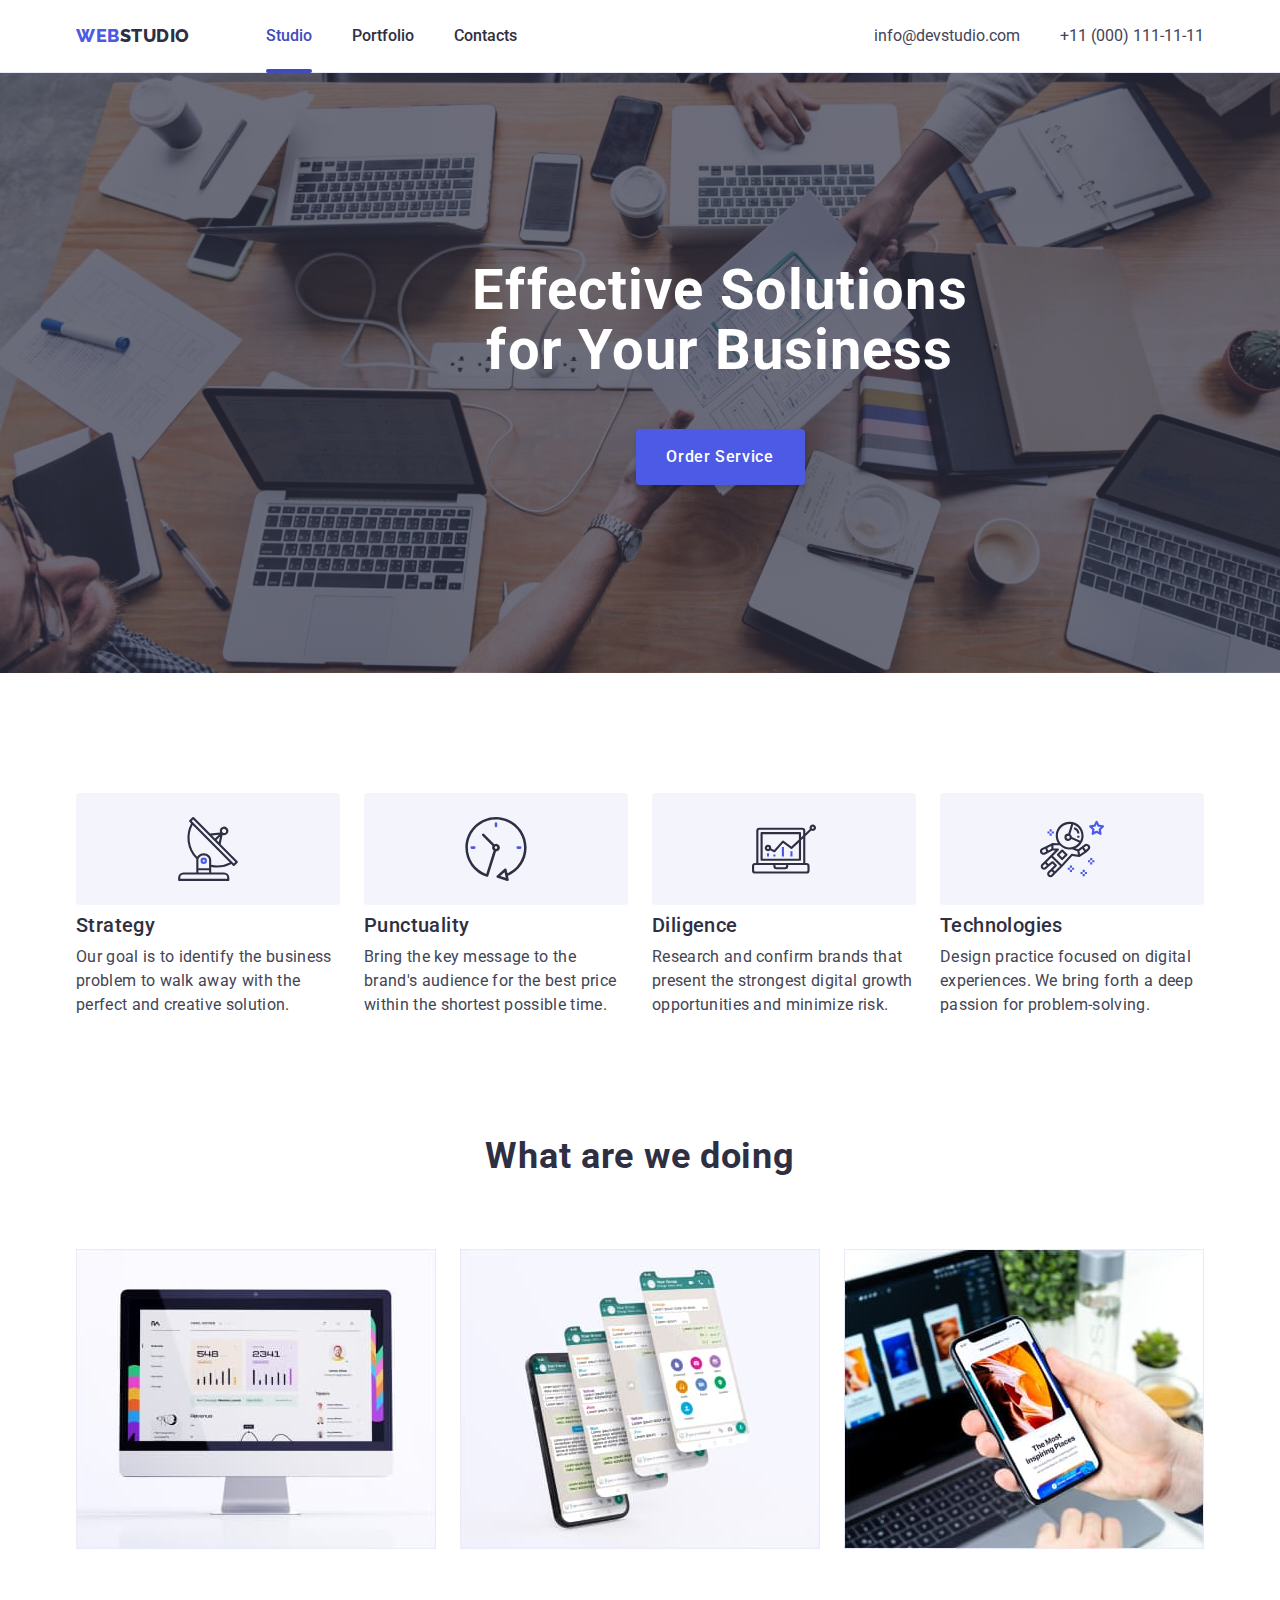
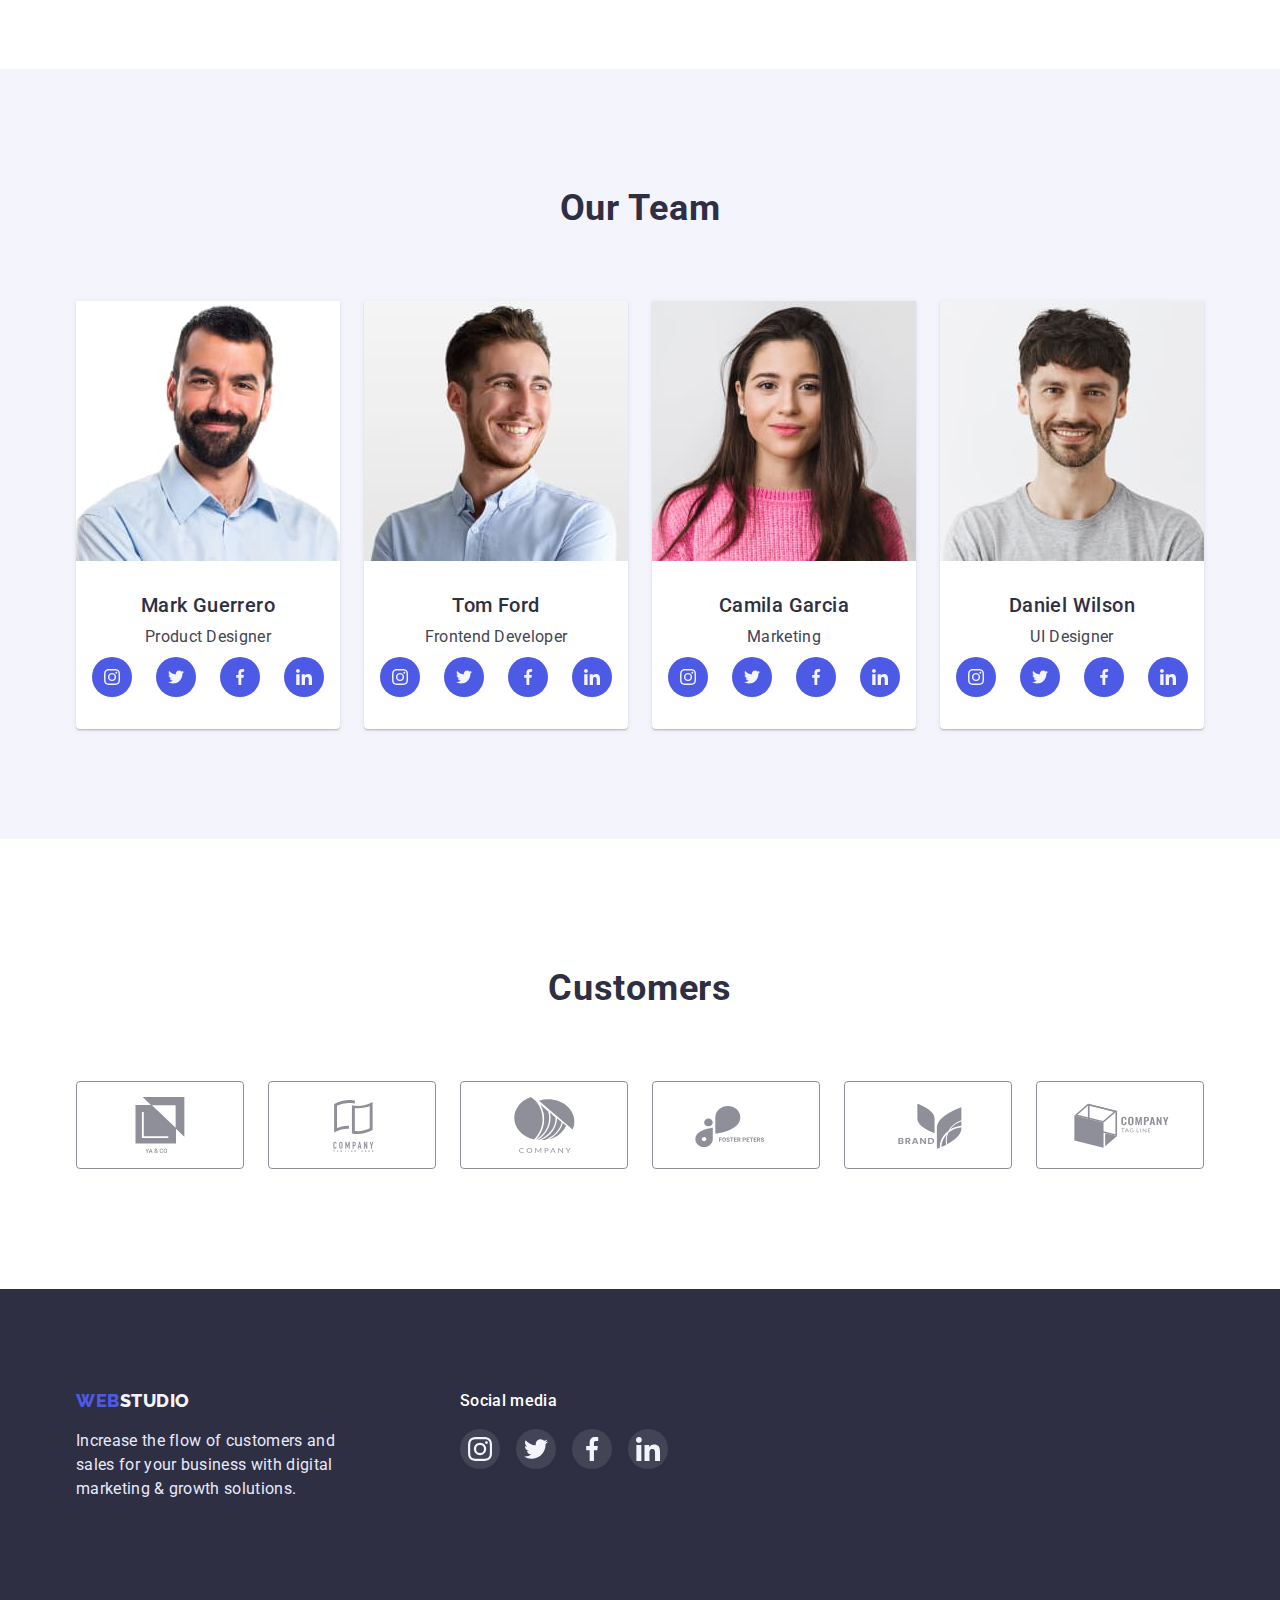
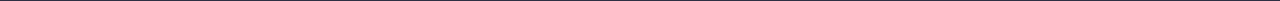
==== index.html @ b09d9276 "adds scc & js code hv05" ====
<!DOCTYPE html>
<html lang="en">
  <head>
    <meta charset="UTF-8" />
    <meta http-equiv="X-UA-Compatible" content="IE=edge" />
    <meta name="viewport" content="width=device-width, initial-scale=1.0" />
    <title>GoIT markup hw 05</title>
    <link rel="preconnect" href="https://fonts.googleapis.com" />
    <link rel="preconnect" href="https://fonts.gstatic.com" crossorigin />
    <link
      href="https://fonts.googleapis.com/css2?family=Raleway:wght@800&family=Roboto:wght@400;500;700;900&display=swap"
      rel="stylesheet"
    />
    <link
      rel="stylesheet"
      href="https://cdnjs.cloudflare.com/ajax/libs/modern-normalize/1.1.0/modern-normalize.min.css"
    />
    <link rel="stylesheet" href="./css/styles.css" />
  </head>

  <body>
    <header class="header">
      <div class="container header-wrap">
        <nav class="header-nav">
          <a href="./index.html" class="logo"
            >Web<span class="header-logo">Studio</span>
          </a>

          <ul class="header-list list">
            <li class="header-item">
              <a href="./index.html" class="header-link link-active">Studio </a>
            </li>
            <li class="header-item">
              <a href="./portfolio.html" class="header-link">Portfolio </a>
            </li>
            <li class="header-item">
              <a href="#" class="header-link"> Contacts </a>
            </li>
          </ul>
        </nav>

        <address class="header-adress">
          <ul class="header-address-list list">
            <li class="header-address-item">
              <a
                href="mailto:info@devstudio.com"
                class="header-adress-link link-design"
                >info@devstudio.com
              </a>
            </li>
            <li class="header-address-item">
              <a
                href="tel:+110001111111"
                class="header-adress-link link-design"
              >
                +11 (000) 111-11-11
              </a>
            </li>
          </ul>
        </address>
      </div>
    </header>

    <main class="main">
      <section class="hero">
        <div class="container hero-wrap">
          <h1 class="hero-title">Effective Solutions for Your Business</h1>
          <button
            class="hero-button button"
            aria-label="Order service"
            data-modal-open
          >
            Order Service
          </button>
        </div>
      </section>

      <section class="benefits">
        <div class="container">
          <h2 class="visually-hidden">Benefits</h2>
          <ul class="benefits-list list benefits-wrap">
            <li class="benefits-item benefits-icon-antenna">
              <h3 class="second-titele">Strategy</h3>
              <p class="benefits-item-text text">
                Our goal is to identify the business problem to walk away with
                the perfect and creative solution.
              </p>
            </li>
            <li class="benefits-item benefits-icon-clock">
              <h3 class="second-titele">Punctuality</h3>
              <p class="benefits-item-text text">
                Bring the key message to the brand's audience for the best price
                within the shortest possible time.
              </p>
            </li>
            <li class="benefits-item benefits-icon-disgram">
              <h3 class="second-titele">Diligence</h3>
              <p class="benefits-item-text text">
                Research and confirm brands that present the strongest digital
                growth opportunities and minimize risk.
              </p>
            </li>
            <li class="benefits-item benefits-icon-astronaut">
              <h3 class="second-titele">Technologies</h3>
              <p class="benefits-item-text text">
                Design practice focused on digital experiences. We bring forth a
                deep passion for problem-solving.
              </p>
            </li>
          </ul>
        </div>
      </section>

      <section class="examples">
        <div class="container">
          <h2 class="main-title">What are we doing</h2>
          <ul class="examples-list list">
            <li class="examples-item">
              <img
                src="./images/what_are_we_doing_example_1.jpg"
                alt="What are we doing example 1"
                width="360"
                height="300"
              />
            </li>
            <li class="examples-item">
              <img
                src="./images/what_are_we_doing_example_2.jpg"
                alt="What are we doing example 2"
                width="360"
                height="300"
              />
            </li>
            <li class="examples-item">
              <img
                src="./images/what_are_we_doing_example_3.jpg"
                alt="What are we doing example 3"
                width="360"
                height="300"
              />
            </li>
          </ul>
        </div>
      </section>

      <section class="team">
        <div class="container">
          <h2 class="main-title">Our Team</h2>
          <ul class="team-list list">
            <li class="team-item">
              <img
                src="./images/our_team_1st_member.jpg"
                alt="Our team 1st member"
                width="264"
                height="260"
              />
              <div class="team-text">
                <h3 class="second-titele">Mark Guerrero</h3>
                <p class="team-item-text text">Product Designer</p>
                <ul class="team-soc-list list">
                  <li class="team-soc-item">
                    <a href="#" class="team-soc-link">
                      <svg class="team-soc-icon" width="16" height="16">
                        <use href="./images/logo.svg#icon-instagram"></use>
                      </svg>
                    </a>
                  </li>

                  <li class="team-soc-item">
                    <a href="#" class="team-soc-link">
                      <svg class="team-soc-icon" width="16" height="16">
                        <use href="./images/logo.svg#icon-twitter"></use>
                      </svg>
                    </a>
                  </li>

                  <li class="team-soc-item">
                    <a href="#" class="team-soc-link">
                      <svg class="team-soc-icon" width="16" height="16">
                        <use href="./images/logo.svg#icon-facebook"></use>
                      </svg>
                    </a>
                  </li>

                  <li class="team-soc-item">
                    <a href="#" class="team-soc-link">
                      <svg class="team-soc-icon" width="16" height="16">
                        <use href="./images/logo.svg#icon-linkedin"></use>
                      </svg>
                    </a>
                  </li>
                </ul>
              </div>
            </li>

            <li class="team-item">
              <img
                src="./images/our_team_2nd_member.jpg"
                alt="Our team 2nd member"
                width="264"
                height="260"
              />
              <div class="team-text">
                <h3 class="second-titele">Tom Ford</h3>
                <p class="team-item-text text">Frontend Developer</p>
                <ul class="team-soc-list list">
                  <li class="team-soc-item">
                    <a href="#" class="team-soc-link">
                      <svg class="team-soc-icon" width="16" height="16">
                        <use href="./images/logo.svg#icon-instagram"></use>
                      </svg>
                    </a>
                  </li>

                  <li class="team-soc-item">
                    <a href="#" class="team-soc-link">
                      <svg class="team-soc-icon" width="16" height="16">
                        <use href="./images/logo.svg#icon-twitter"></use>
                      </svg>
                    </a>
                  </li>

                  <li class="team-soc-item">
                    <a href="#" class="team-soc-link">
                      <svg class="team-soc-icon" width="16" height="16">
                        <use href="./images/logo.svg#icon-facebook"></use>
                      </svg>
                    </a>
                  </li>

                  <li class="team-soc-item">
                    <a href="#" class="team-soc-link">
                      <svg class="team-soc-icon" width="16" height="16">
                        <use href="./images/logo.svg#icon-linkedin"></use>
                      </svg>
                    </a>
                  </li>
                </ul>
              </div>
            </li>
            <li class="team-item">
              <img
                src="./images/our_team_3rd_member.jpg"
                alt="Our team 3rd member"
                width="264"
                height="260"
              />
              <div class="team-text">
                <h3 class="second-titele">Camila Garcia</h3>
                <p class="team-item-text text">Marketing</p>
                <ul class="team-soc-list list">
                  <li class="team-soc-item">
                    <a href="#" class="team-soc-link">
                      <svg class="team-soc-icon" width="16" height="16">
                        <use href="./images/logo.svg#icon-instagram"></use>
                      </svg>
                    </a>
                  </li>

                  <li class="team-soc-item">
                    <a href="#" class="team-soc-link">
                      <svg class="team-soc-icon" width="16" height="16">
                        <use href="./images/logo.svg#icon-twitter"></use>
                      </svg>
                    </a>
                  </li>

                  <li class="team-soc-item">
                    <a href="#" class="team-soc-link">
                      <svg class="team-soc-icon" width="16" height="16">
                        <use href="./images/logo.svg#icon-facebook"></use>
                      </svg>
                    </a>
                  </li>

                  <li class="team-soc-item">
                    <a href="#" class="team-soc-link">
                      <svg class="team-soc-icon" width="16" height="16">
                        <use href="./images/logo.svg#icon-linkedin"></use>
                      </svg>
                    </a>
                  </li>
                </ul>
              </div>
            </li>
            <li class="team-item">
              <img
                src="./images/our_team_4th_member.jpg"
                alt="Our team 4th member"
                width="264"
                height="260"
              />
              <div class="team-text">
                <h3 class="second-titele">Daniel Wilson</h3>
                <p class="team-item-text text">UI Designer</p>
                <ul class="team-soc-list list">
                  <li class="team-soc-item">
                    <a href="#" class="team-soc-link">
                      <svg class="team-soc-icon" width="16" height="16">
                        <use href="./images/logo.svg#icon-instagram"></use>
                      </svg>
                    </a>
                  </li>

                  <li class="team-soc-item">
                    <a href="#" class="team-soc-link">
                      <svg class="team-soc-icon" width="16" height="16">
                        <use href="./images/logo.svg#icon-twitter"></use>
                      </svg>
                    </a>
                  </li>

                  <li class="team-soc-item">
                    <a href="#" class="team-soc-link">
                      <svg class="team-soc-icon" width="16" height="16">
                        <use href="./images/logo.svg#icon-facebook"></use>
                      </svg>
                    </a>
                  </li>

                  <li class="team-soc-item">
                    <a href="#" class="team-soc-link">
                      <svg class="team-soc-icon" width="16" height="16">
                        <use href="./images/logo.svg#icon-linkedin"></use>
                      </svg>
                    </a>
                  </li>
                </ul>
              </div>
            </li>
          </ul>
        </div>
      </section>

      <section class="customers">
        <div class="container">
          <h2 class="main-title customers-title">Customers</h2>
          <ul class="customers-list list">
            <li class="customers-item">
              <a href="" class="customers-item-link">
                <svg class="customers-item-icon" width="104" height="56">
                  <use href="./images/logo.svg#icon_yaco"></use>
                </svg>
              </a>
            </li>
            <li class="customers-item">
              <a href="" class="customers-item-link">
                <svg class="customers-item-icon" width="104" height="56">
                  <use href="./images/logo.svg#icon_taglinehere"></use>
                </svg>
              </a>
            </li>
            <li class="customers-item">
              <a href="" class="customers-item-link">
                <svg class="customers-item-icon" width="104" height="56">
                  <use href="./images/logo.svg#icon_company"></use>
                </svg>
              </a>
            </li>
            <li class="customers-item">
              <a href="" class="customers-item-link">
                <svg class="customers-item-icon" width="104" height="56">
                  <use href="./images/logo.svg#icon_fosterpeters"></use>
                </svg>
              </a>
            </li>
            <li class="customers-item">
              <a href="" class="customers-item-link">
                <svg class="customers-item-icon" width="104" height="56">
                  <use href="./images/logo.svg#icon_brand"></use>
                </svg>
              </a>
            </li>
            <li class="customers-item">
              <a href="" class="customers-item-link">
                <svg class="customers-item-icon" width="104" height="56">
                  <use href="./images/logo.svg#icon_tagline"></use>
                </svg>
              </a>
            </li>
          </ul>
        </div>
      </section>
    </main>

    <footer class="footer">
      <div class="container footer-conteiner-text">
        <div>
          <a href="./index.html" class="logo"
            >Web<span class="footer-logo">Studio</span>
          </a>
          <p class="footer-text text">
            Increase the flow of customers and sales for your business with
            digital marketing & growth solutions.
          </p>
        </div>

        <div class="footer-link">
          <h2 class="footer-link-header">Social media</h2>
          <ul class="footer-link-list list">
            <li class="footer-link-item">
              <a href="#" class="footer-soc-link">
                <svg class="footer-soc-icon" width="24" height="24">
                  <use href="./images/logo.svg#icon-instagram"></use>
                </svg>
              </a>
            </li>
            <li class="footer-link-item">
              <a href="#" class="footer-soc-link">
                <svg class="footer-soc-icon" width="24" height="24">
                  <use href="./images/logo.svg#icon-twitter"></use>
                </svg>
              </a>
            </li>
            <li class="footer-link-item">
              <a href="#" class="footer-soc-link">
                <svg class="footer-soc-icon" width="24" height="24">
                  <use href="./images/logo.svg#icon-facebook"></use>
                </svg>
              </a>
            </li>
            <li class="footer-link-item">
              <a href="#" class="footer-soc-link">
                <svg class="footer-soc-icon" width="24" height="24">
                  <use href="./images/logo.svg#icon-linkedin"></use>
                </svg>
              </a>
            </li>
          </ul>
        </div>
      </div>
    </footer>

    <div class="backdrop is-hidden" data-modal>
      <div class="modal">
        <button class="modal-close" data-modal-close>
          <svg class="modal-close-icon" width="24" height="24">
            <use href="./images/logo.svg#icon-close"></use>
          </svg>
        </button>
      </div>
    </div>

    <script src="./js/modal.js"></script>
  </body>
</html>
---- css/styles.css ----
:root {
  --primary-brand-color: #4d5ae5;
  --present-state-color: #404bbf;
  --dark-color: #2e2f42;
  --success-color: #31d0aa;
  --text-color: #434455;
  --subtle-text-color: #8e8f99;
  --accent-color: #e7e9fc;
  --light-color: #f4f4fd;
  --modal-overlay-color: rgba(46, 47, 66, 0.4);
  --hero-background-color: rgba(46, 47, 66, 0.7);
  --portfolio-main-color: #e5e5e5;
  --white-color: #ffffff;
  --font-logo: Raleway, sans-serif;
}

/* -------------RESET STYLES-----------  */
a {
  text-decoration: none;
  color: inherit;
}

p,
h1,
h2,
h3,
h4,
h5,
h6 {
  margin: 0;
}

button {
  cursor: pointer;
}

ul,
ol {
  margin: 0;
  padding-left: 0;
}

img {
  display: block;
  max-width: 100%;
  height: auto;
}

.list {
  list-style: none;
}

/* ---------UNIVERSAL CLASSES-------- */

.main-title {
  font-weight: 700;
  font-size: 36px;
  line-height: 1.11;
  letter-spacing: 0.02em;
  color: var(--dark-color);
}

.second-titele {
  font-weight: 500;
  font-size: 20px;
  line-height: 1.2;
  letter-spacing: 0.02em;
  color: var(--dark-color);
}

.text {
  font-size: 16px;
  line-height: 1.5;
  letter-spacing: 0.02em;
}

.logo {
  font-family: var(--font-logo);
  font-weight: 800;
  font-size: 18px;
  line-height: 1.33;
  letter-spacing: 0.03em;
  text-transform: uppercase;
  color: var(--primary-brand-color);
}

.button {
  font-weight: 500;
  font-size: 16px;
  line-height: 1.5;
  letter-spacing: 0.04em;
}

.container {
  max-width: 1158px;
  margin: 0 auto;
  padding-left: 15px;
  padding-right: 15px;
}

/* -------------HIDING THE TITLE--------------------------- */
.visually-hidden {
  position: absolute;
  white-space: nowrap;
  width: 1px;
  height: 1px;
  overflow: hidden;
  border: 0;
  padding: 0;
  clip: rect(0 0 0 0);
  clip-path: inset(50%);
  margin: -1px;
}

/* --------------BODY---------------- */
body {
  font-family: Roboto, sans-serif;
  color: var(--text-color);
  background-color: var(--white-color);
}

/* -----------HEADER---------------- */
.header {
  border-bottom: 1px solid #e7e9fc;
  box-shadow: 0px 2px 1px rgba(46, 47, 66, 0.08),
    0px 1px 1px rgba(46, 47, 66, 0.16), 0px 1px 6px rgba(46, 47, 66, 0.08);
}

.header-wrap {
  display: flex;
  align-items: center;
  padding-top: 24px;
  padding-bottom: 24px;
}

.header-nav {
  display: flex;
}

.header-logo {
  color: var(--dark-color);
}

.header-list {
  display: flex;
  align-items: center;
  gap: 40px;
  margin-left: 76px;
}

.header-link {
  font-weight: 500;
  color: var(--dark-color);
  min-width: 153px;
  transition-property: color;
  transition-duration: 250ms;
  transition-timing-function: cubic-bezier(0.4, 0, 0.2, 1);
  position: relative;
}

.header-link:focus,
.header-link:hover,
.header-adress-link:focus,
.header-adress-link:hover {
  color: var(--present-state-color);
}

.link-active {
  color: var(--present-state-color);
}

.header-link.link-active::after {
  content: "";
  position: absolute;
  width: 100%;
  height: 4px;
  border-radius: 2px;
  background-color: var(--present-state-color);
  left: 0;
  bottom: -28px;
  color: var(--present-state-color);
}

.header-adress {
  margin-left: auto;
}
.header-address-list {
  display: flex;
  gap: 40px;
}
.header-address-item {
}

.header-adress-link {
  font-style: normal;
  color: inherit;
  transition-property: color;
  transition-duration: 250ms;
  transition-timing-function: cubic-bezier(0.4, 0, 0.2, 1);
}

/* -----------HERO---------------- */

.hero {
  padding-top: 188px;
  padding-bottom: 188px;
  width: 1440px;
  background-image: linear-gradient(
      rgba(46, 47, 66, 0.7),
      rgba(46, 47, 66, 0.7)
    ),
    url(../images/people_office_bg.jpg);
  background-repeat: no-repeat;
  background-size: cover;
  background-position: center;
  margin: 0 auto;
}

.hero-wrap {
  display: flex;
  flex-direction: column;
  justify-content: center;
  align-items: center;
}

.hero-title {
  font-weight: 700;
  font-size: 56px;
  line-height: 1.07;
  letter-spacing: 0.02em;
  color: var(--white-color);
  margin-bottom: 48px;
  text-align: center;
  max-width: 496px;
}

.hero-button {
  color: var(--white-color);
  background: var(--primary-brand-color);
  font-family: Roboto, sans-serif;
  box-shadow: 0px 4px 4px rgba(0, 0, 0, 0.15);
  border-radius: 4px;
  width: 169px;
  height: 56px;
  border: none;
  transition-property: background-color;
  transition-duration: 250ms;
  transition-timing-function: cubic-bezier(0.4, 0, 0.2, 1);
}

.hero-button:hover,
.hero-button:focus {
  background-color: var(--present-state-color);
}

/* -----------BENEFITS---------------- */
.benefits {
  padding-top: 120px;
  padding-bottom: 120px;
}

.benefits-wrap {
  display: flex;
  gap: 24px;
}

.benefits-item {
  flex-basis: calc((100% - 72px) / 4);
}

.benefits-item::before {
  content: "";
  display: block;
  height: 112px;
  background-color: var(--light-color);
  border-radius: 4px;
  background-position: center;
  background-repeat: no-repeat;
  margin-bottom: 8px;
  padding-top: 24px;
  padding-bottom: 24px;
}

.benefits-icon-antenna::before {
  background-image: url(../images/antenna.svg);
}

.benefits-icon-clock::before {
  background-image: url(../images/clock.svg);
}

.benefits-icon-disgram::before {
  background-image: url(../images/diagram.svg);
}

.benefits-icon-astronaut::before {
  background-image: url(../images/astronaut.svg);
}

.benefits-item-text {
  margin-top: 8px;
}

/* -----------EXAMPLES------------ */
.examples {
  padding-bottom: 120px;
}

.examples .main-title {
  text-align: center;
}

.examples-list {
  margin-top: 72px;
  display: flex;
  gap: 24px;
}

.examples-item {
  flex-basis: calc((100% - 48px) / 3);
}

/* -----------TEAM---------------- */

.team {
  background-color: var(--light-color);
  padding-top: 120px;
  padding-bottom: 110px;
}

.team .main-title {
  text-align: center;
  margin-bottom: 72px;
}
.team-list {
  display: flex;
  gap: 24px;
}

.team-item {
  background: var(--white-color);
  flex-basis: calc((100% - 72px) / 4);
  box-shadow: 0px 1px 6px rgba(46, 47, 66, 0.08),
    0px 1px 1px rgba(46, 47, 66, 0.16), 0px 2px 1px rgba(46, 47, 66, 0.08);
  border-radius: 0px 0px 4px 4px;
}

.team-item-text {
  margin-top: 8px;
  margin-bottom: 8px;
}

.team-soc-list {
  display: flex;
  gap: 24px;
  justify-content: center;
}

.team-soc-item {
  width: 40px;
  height: 40px;
}

.team-soc-link {
  width: 100%;
  height: 100%;
  border-radius: 50%;
  background-color: var(--primary-brand-color);
  display: flex;
  justify-content: center;
  align-items: center;
  transition-property: background-color;
  transition-duration: 250ms;
  transition-timing-function: cubic-bezier(0.4, 0, 0.2, 1);
}

.team-soc-link:hover,
.team-soc-link:focus {
  background-color: var(--present-state-color);
}

.team-soc-icon {
  fill: var(--light-color);
}

.team-text {
  /* height: 120px; */
  text-align: center;
  padding: 32px 0;
}

/* ----------CUSTOMERS-------------- */
.customers {
  padding-top: 130px;
  padding-bottom: 120px;
}

.customers-title {
  text-align: center;
  margin-bottom: 72px;
}

.customers-list {
  display: flex;
  gap: 24px;
  justify-content: center;
}
.customers-item {
  width: 168px;
  height: 88px;
}
.customers-item-link {
  width: 100%;
  height: 100%;
  border: 1px solid var(--subtle-text-color);
  border-radius: 4px;
  display: flex;
  justify-content: center;
  align-items: center;
  transition-property: border-color;
  transition-duration: 250ms;
  transition-timing-function: cubic-bezier(0.4, 0, 0.2, 1);
}

.customers-item-link:hover,
.customers-item-link:focus {
  border-color: var(--present-state-color);
}

.customers-item-icon {
  fill: var(--subtle-text-color);
  transition-property: fill;
  transition-duration: 250ms;
  transition-timing-function: cubic-bezier(0.4, 0, 0.2, 1);
}

.customers-item-link:hover .customers-item-icon,
.customers-item-link:focus .customers-item-icon {
  fill: var(--present-state-color);
}

/* -----------FOOTER---------------- */
.footer {
  background-color: var(--dark-color);
  padding-top: 100px;
  padding-bottom: 100px;
}

.footer-conteiner-text {
  display: flex;
  gap: 120px;
  align-items: flex-start;
}

.footer-logo {
  color: var(--light-color);
}

.footer-text {
  margin-top: 16px;
  max-width: 264px;
  color: var(--accent-color);
}

.footer-link {
  /* flex-shrink: 0; */
}

.footer-link-header {
  margin-bottom: 16px;
  color: var(--white-color);
  font-weight: 500;
  font-size: 16px;
  line-height: 1.5;
  letter-spacing: 0.02em;
}

.footer-link-list {
  display: flex;
  gap: 16px;
}

.footer-link-item {
  width: 40px;
  height: 40px;
}

.footer-soc-link {
  width: 100%;
  height: 100%;
  border-radius: 50%;
  background-color: rgba(255, 255, 255, 0.1);
  display: flex;
  justify-content: center;
  align-items: center;
  transition-property: background-color;
  transition-duration: 250ms;
  transition-timing-function: cubic-bezier(0.4, 0, 0.2, 1);
}

.footer-soc-link:hover,
.footer-soc-link:focus {
  background-color: #31d0aa;
}

.footer-soc-icon {
  fill: var(--light-color);
}

/* -----------PORTFOLIO-PAGE---------------- */
.portfolio {
  padding-top: 96px;
  padding-bottom: 120px;
}
.portfolio-button-list {
  display: flex;
  gap: 24px;
  justify-content: center;
}

.portfolio-button {
  font-family: Roboto, sans-serif;
  line-height: 1.5;
  color: var(--primary-brand-color);
  background: var(--light-color);
  border: 1px solid var(--accent-color);
  border-radius: 4px;
  padding: 12px 24px;
  transition-property: color, background-color, border-color, box-shadow;
  transition-duration: 250ms;
  transition-timing-function: cubic-bezier(0.4, 0, 0.2, 1);
}

.portfolio-button:hover,
.portfolio-button:focus {
  color: var(--white-color);
  background-color: var(--present-state-color);
  border-color: var(--present-state-color);
  box-shadow: 0px 3px 1px rgba(0, 0, 0, 0.1), 0px 2px 1px rgba(0, 0, 0, 0.08),
    0px 2px 2px rgba(0, 0, 0, 0.12);
}

.portfolio-example-list {
  display: flex;
  flex-direction: row;
  flex-wrap: wrap;
  row-gap: 48px;
  column-gap: 24px;
  margin-top: 72px;
}

.portfolio-example-item {
  flex-basis: calc((100% - 48px) / 3);
  cursor: pointer;
  transition-property: box-shadow;
  transition-duration: 250ms;
  transition-timing-function: cubic-bezier(0.4, 0, 0.2, 1);
}

.portfolio-example-item:hover {
  box-shadow: 0px 1px 6px rgba(46, 47, 66, 0.08),
    0px 1px 1px rgba(46, 47, 66, 0.16), 0px 2px 1px rgba(46, 47, 66, 0.08);
}

.portfolio-example-item:hover .portfolio-overlay {
  transform: translateY(0);
}

.portfolio-overlay-thumb {
  position: relative;
  overflow: hidden;
}

.portfolio-overlay {
  position: absolute;
  top: 0;
  line-height: 24px;
  letter-spacing: 0.02em;
  color: #f4f4fd;
  padding-top: 40px;
  padding-left: 32px;
  padding-right: 32px;
  padding-bottom: 40px;
  height: 100%;
  background-color: var(--primary-brand-color);
  transform: translateY(100%);
  transition-property: transform;
  transition-duration: 250ms;
  transition-property: cubic-bezier(0.4, 0, 0.2, 1);
  overflow: auto;
}

.portfolio-example-wrap {
  height: 120px;
  padding: 32px 16px;
  border: 1px solid var(--accent-color);
  border-top: none;
  box-shadow: 0px 1px 6px rgba(46, 47, 66, 0.08);
}

.portfolio-example-text {
  margin-top: 8px;
}

/*-------------------MODAL--------------- */

.backdrop {
  position: fixed;
  top: 0;
  width: 100%;
  height: 100%;
  background-color: rgba(46, 47, 66, 0.4);
  transition-property: opacity;
  transition-duration: 250ms;
  transition-timing-function: linear;
}

.is-hidden {
  visibility: none;
  opacity: 0;
  pointer-events: none;
}

.modal {
  position: absolute;
  width: 408px;
  min-height: 576px;
  top: 50%;
  left: 50%;
  background-color: #fcfcfc;
  box-shadow: 0px 1px 1px rgba(0, 0, 0, 0.14), 0px 1px 3px rgba(0, 0, 0, 0.12),
    0px 2px 1px rgba(0, 0, 0, 0.2);
  border-radius: 4px;
  transform: translate(-50%, -50%) scale(1);
  transition-property: transform;
  transition-duration: 250ms;
  transition-timing-function: cubic-bezier(0.075, 0.82, 0.165, 1);
}

.backdrop.is-hidden .modal {
  transform: translate(-50%, -50%) scale(0);
}

.modal-close {
  position: absolute;
  top: 24px;
  right: 24px;
  width: 24px;
  height: 24px;
  padding: 0;
  border: none;
  font: inherit;
  color: inherit;
  background-color: transparent;
}

.modal-close-icon {
  padding: 8px;
  fill: #000000;
  background-color: #e7e9fc;
  border: 1px solid rgba(0, 0, 0, 0.1);
  border-radius: 50%;
}
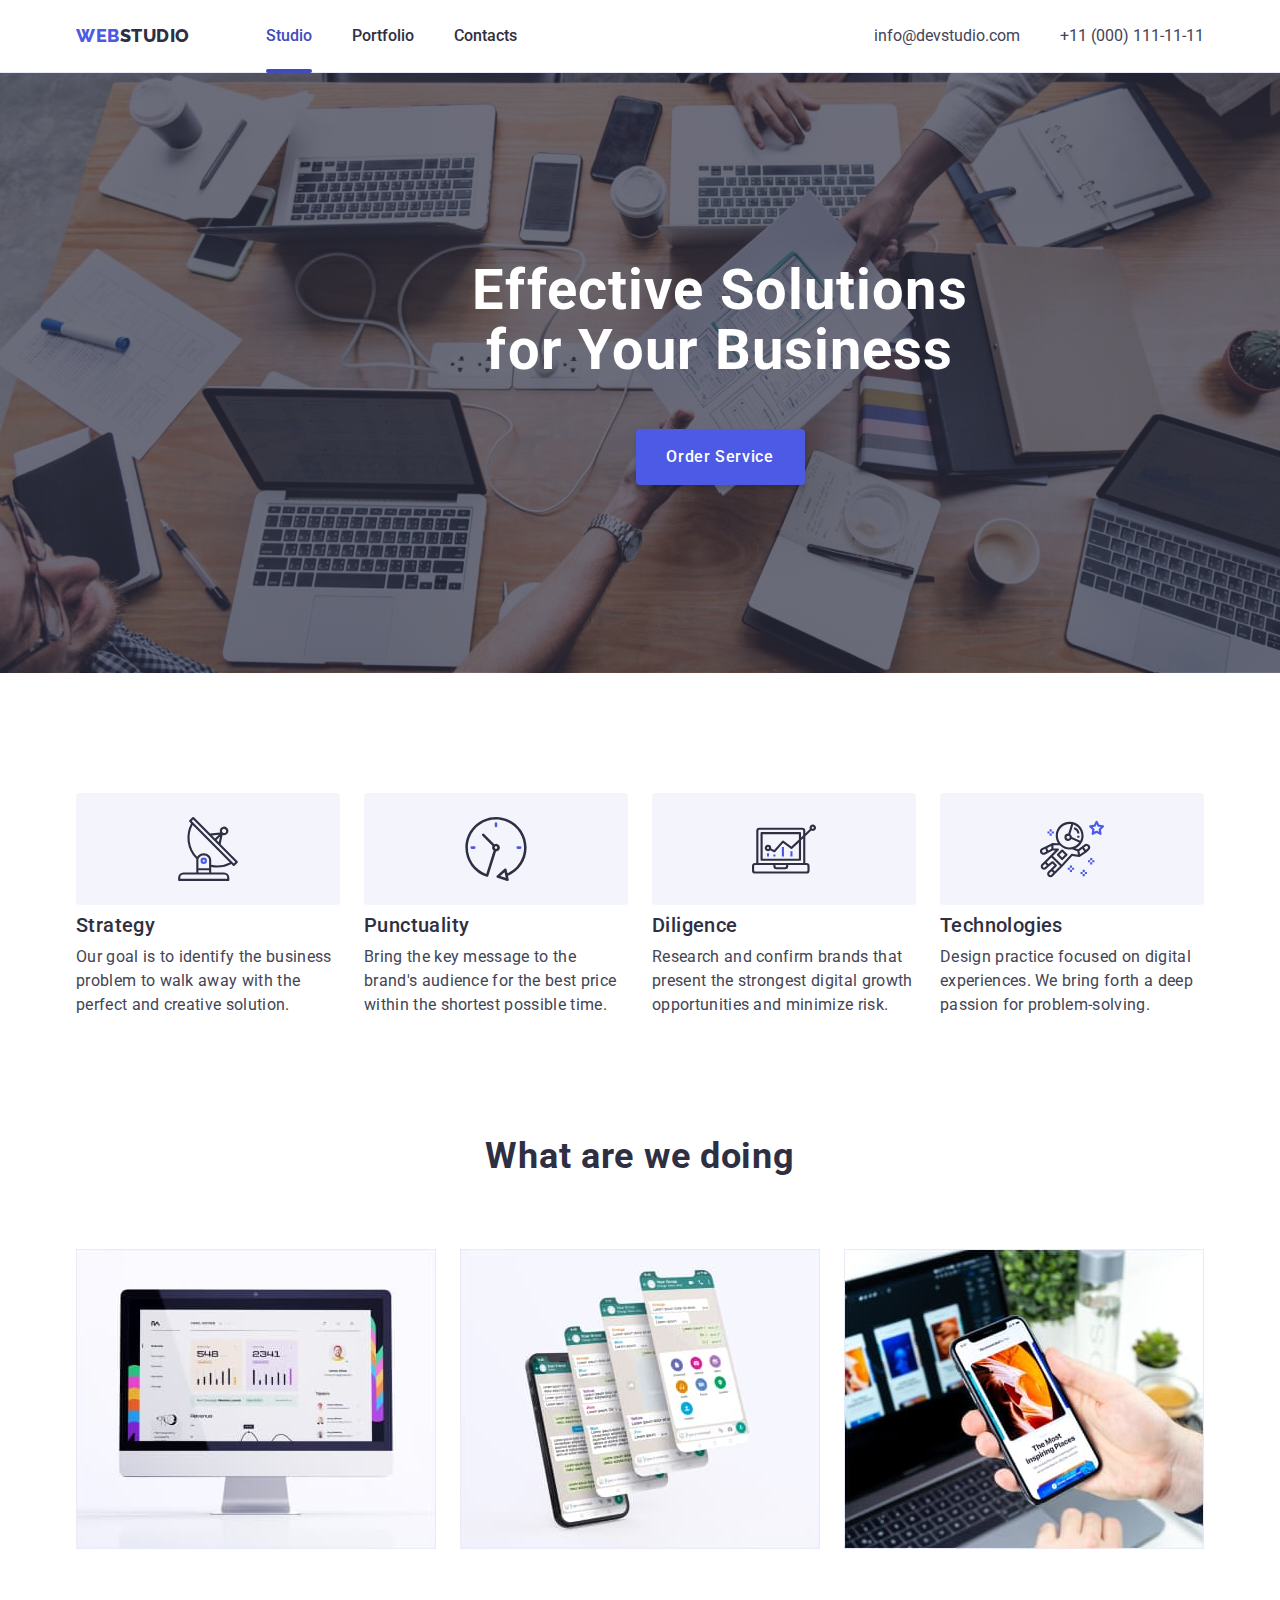
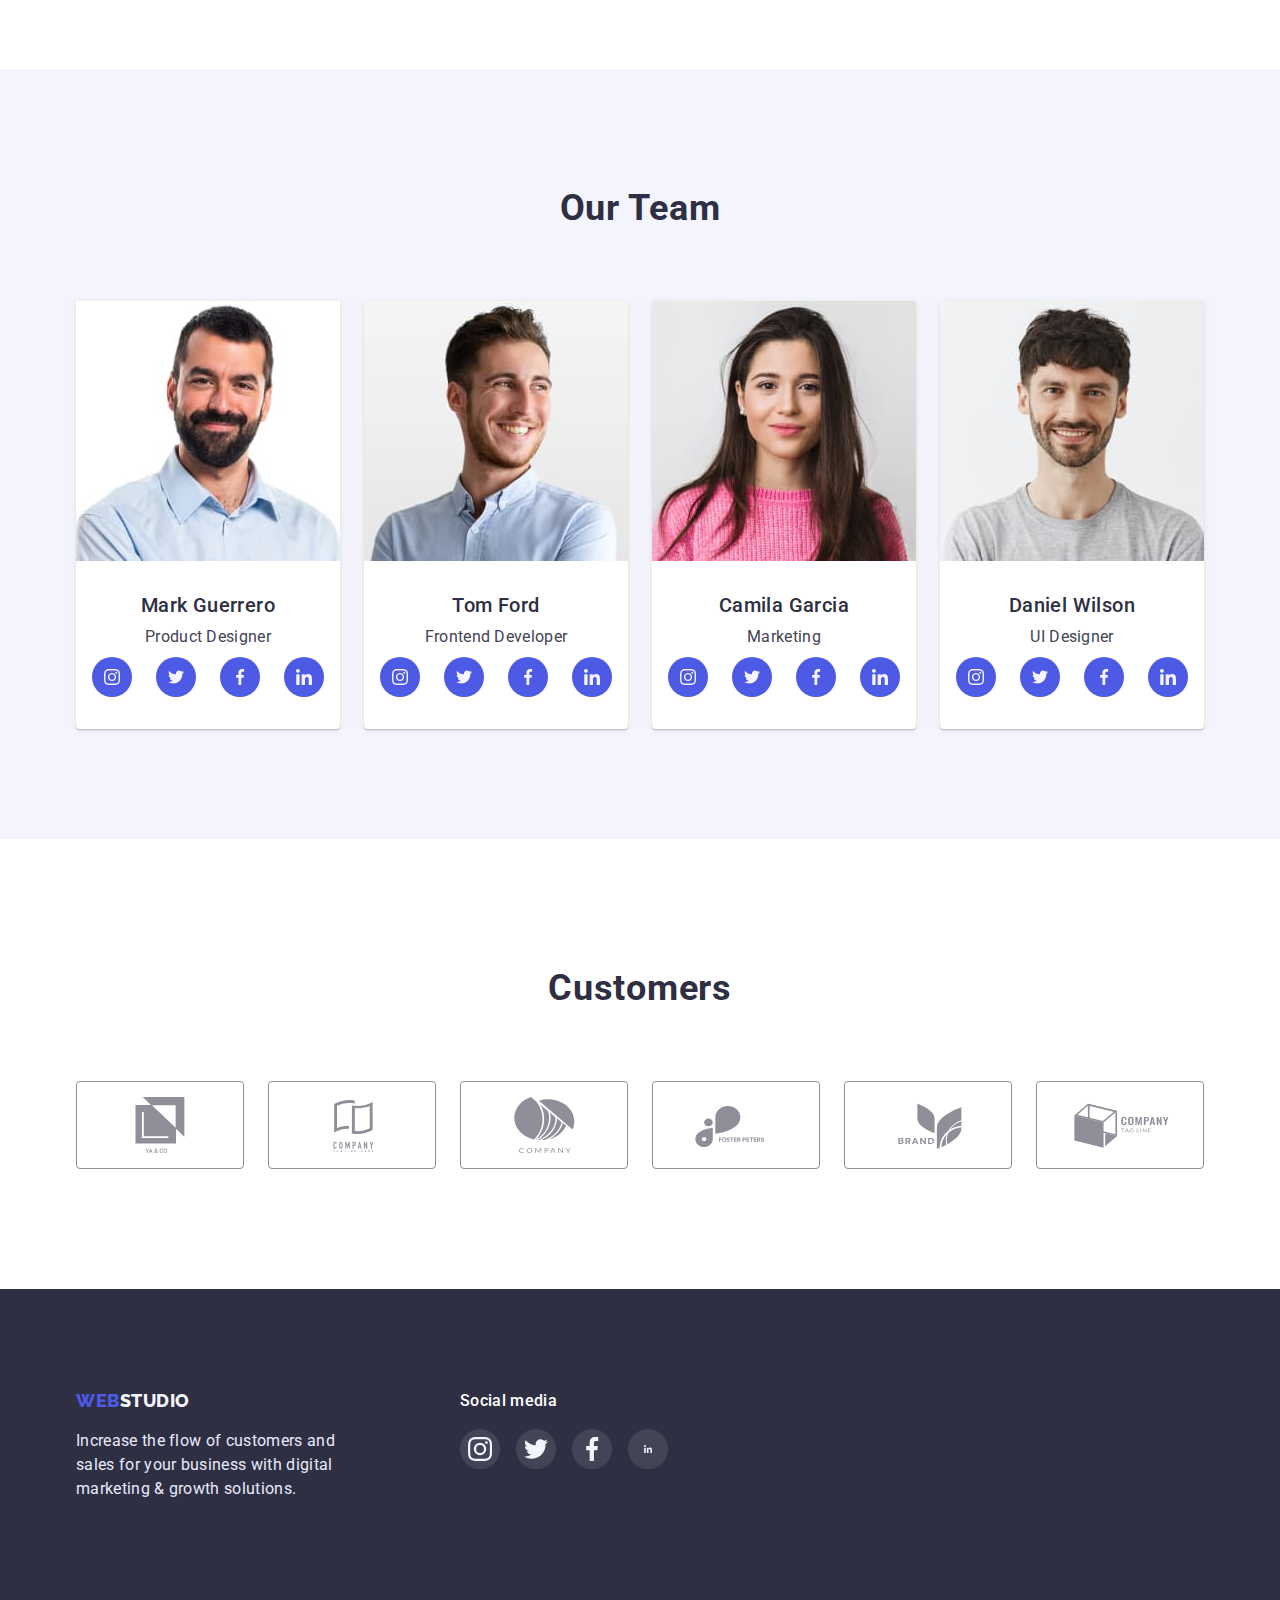
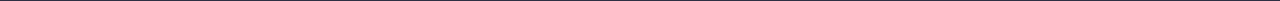
==== commit b81b49a7: "adds focus for portfolio card" ====
--- a/index.html
+++ b/index.html
@@ -421,7 +421,7 @@
             </li>
             <li class="footer-link-item">
               <a href="#" class="footer-soc-link">
-                <svg class="footer-soc-icon" width="24" height="24">
+                <svg class="footer-soc-icon" width="8" height="8">
                   <use href="./images/logo.svg#icon-linkedin"></use>
                 </svg>
               </a>
@@ -434,7 +434,7 @@
     <div class="backdrop is-hidden" data-modal>
       <div class="modal">
         <button class="modal-close" data-modal-close>
-          <svg class="modal-close-icon" width="24" height="24">
+          <svg class="modal-close-icon" width="8" height="8">
             <use href="./images/logo.svg#icon-close"></use>
           </svg>
         </button>
--- a/css/styles.css
+++ b/css/styles.css
@@ -557,12 +557,18 @@
   transition-timing-function: cubic-bezier(0.4, 0, 0.2, 1);
 }
 
-.portfolio-example-item:hover {
+.portfolio-example-link {
+  display: block;
+}
+
+.portfolio-example-link:hover,
+.portfolio-example-link:focus {
   box-shadow: 0px 1px 6px rgba(46, 47, 66, 0.08),
     0px 1px 1px rgba(46, 47, 66, 0.16), 0px 2px 1px rgba(46, 47, 66, 0.08);
 }
 
-.portfolio-example-item:hover .portfolio-overlay {
+.portfolio-example-link:hover .portfolio-overlay,
+.portfolio-example-link:focus .portfolio-overlay {
   transform: translateY(0);
 }
 
@@ -647,17 +653,23 @@
   right: 24px;
   width: 24px;
   height: 24px;
-  padding: 0;
-  border: none;
-  font: inherit;
-  color: inherit;
-  background-color: transparent;
-}
-
-.modal-close-icon {
-  padding: 8px;
-  fill: #000000;
-  background-color: #e7e9fc;
   border: 1px solid rgba(0, 0, 0, 0.1);
   border-radius: 50%;
-}
+  background-color: #e7e9fc;
+  display: flex;
+  align-items: center;
+  justify-content: center;
+}
+
+.modal-close:active {
+  background-color: var(--present-state-color);
+  border: 1px solid var(--present-state-color);
+}
+
+.modal-close:active .modal-close-icon {
+  fill: var(--white-color);
+}
+
+.modal-close-icon {
+  fill: #000000;
+}
